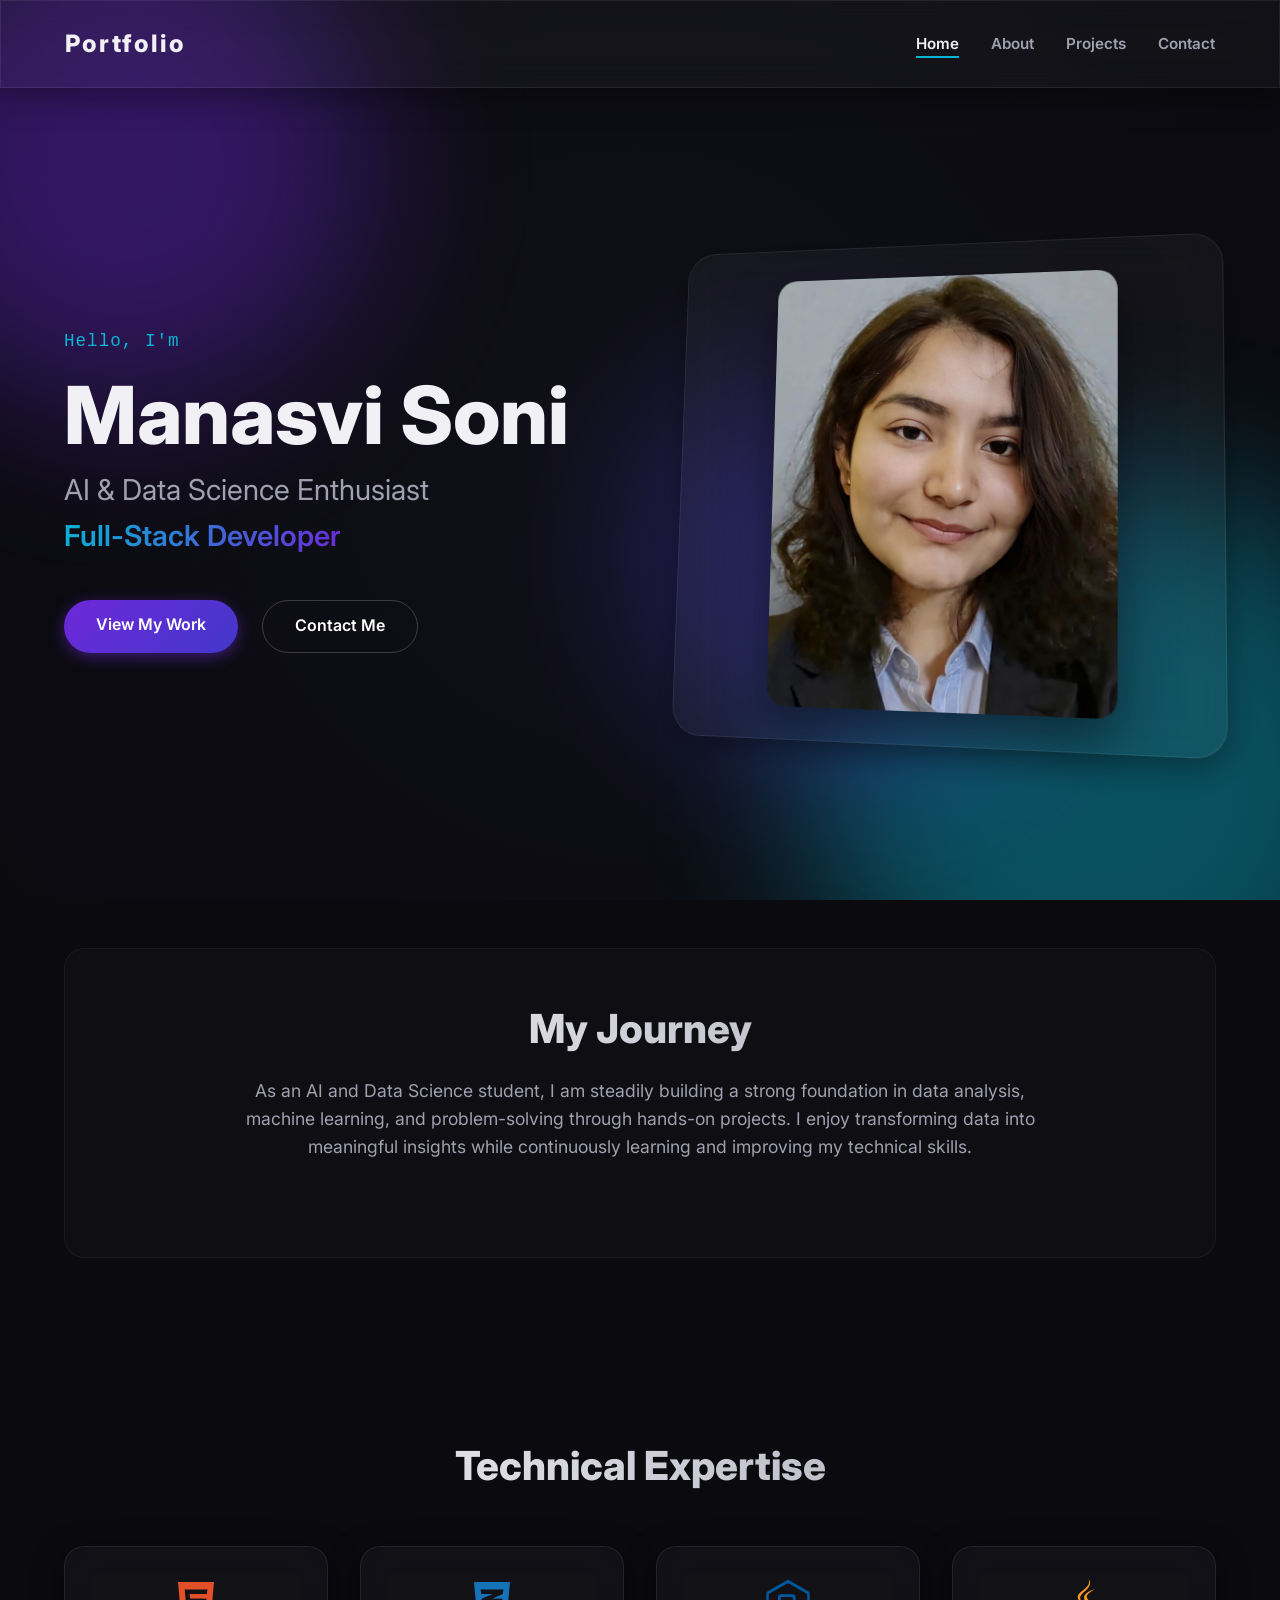
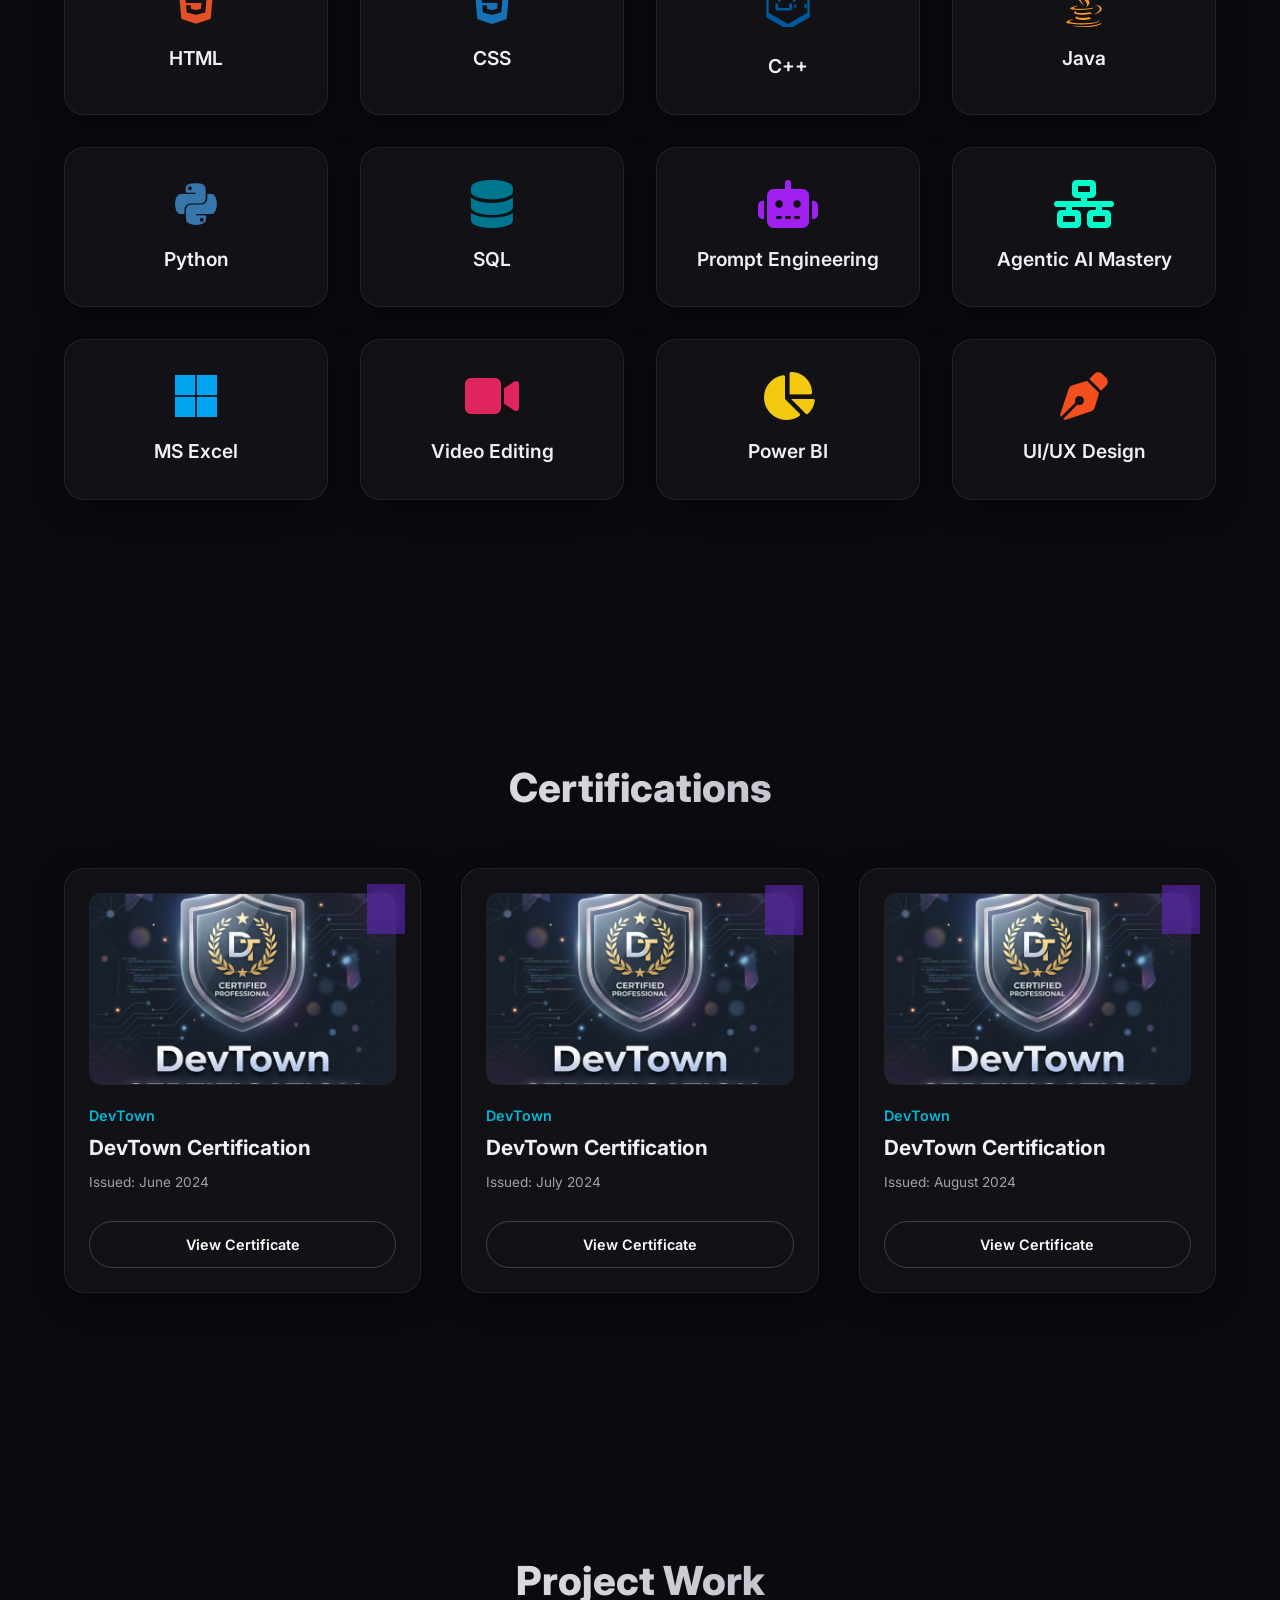
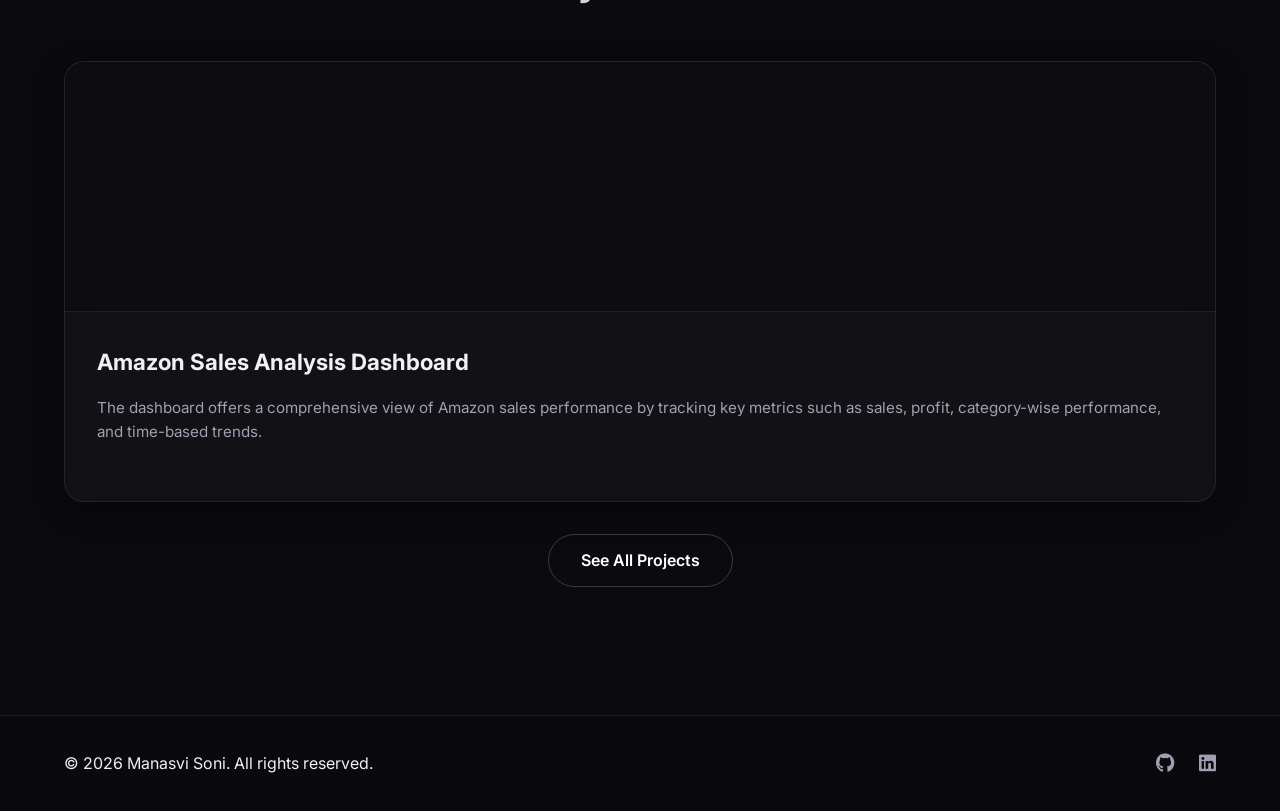
==== index.html @ 4fd26a0b "Add files via upload" ====
<!DOCTYPE html>
<html lang="en">

<head>
    <meta charset="UTF-8">
    <meta name="viewport" content="width=device-width, initial-scale=1.0">
    <title>Manasvi Soni - Portfolio</title>
    <!-- Modern Typography: Inter -->
    <link rel="preconnect" href="https://fonts.googleapis.com">
    <link rel="preconnect" href="https://fonts.gstatic.com" crossorigin>
    <link href="https://fonts.googleapis.com/css2?family=Inter:wght@300;400;600;800&display=swap" rel="stylesheet">
    <link rel="stylesheet" href="css/style.css">
    <!-- Font Awesome for Icons -->
    <link rel="stylesheet" href="https://cdnjs.cloudflare.com/ajax/libs/font-awesome/6.4.0/css/all.min.css">
</head>

<body>

    <!-- Background Animation Canvas / Elements -->
    <div class="bg-animated">
        <div class="blob blob-1"></div>
        <div class="blob blob-2"></div>
        <div class="blob blob-3"></div>
    </div>

    <!-- Navigation -->
    <nav class="navbar glass">
        <div class="logo">
            <a href="index.html">Portfolio</a>
        </div>
        <ul class="nav-links">
            <li><a href="index.html" class="active">Home</a></li>
            <li><a href="about.html">About</a></li>
            <li><a href="projects.html">Projects</a></li>
            <li><a href="contact.html">Contact</a></li>
        </ul>
        <div class="hamburger">
            <i class="fas fa-bars"></i>
        </div>
    </nav>

    <!-- Main Content for Home -->
    <main>
        <!-- Hero Section -->
        <section id="hero" class="hero">
            <div class="hero-content">
                <span class="greeting">Hello, I'm</span>
                <h1 class="glitch" data-text="Manasvi Soni">Manasvi Soni</h1>
                <h2 class="subtitle">AI & Data Science Enthusiast <br /> <span class="highlight">Full-Stack
                        Developer</span></h2>
                <div class="hero-buttons">
                    <a href="#projects" class="btn btn-primary">View My Work</a>
                    <a href="contact.html" class="btn btn-outline">Contact Me</a>
                </div>
            </div>
            <div class="hero-image-container glass">
                <!-- User passport size photo -->
                <img src="assets/profile.jpeg" alt="Manasvi Soni" class="profile-img">
                <div class="img-glow"></div>
            </div>
        </section>

        <!-- Brief Qualifications Section -->
        <section id="qualifications" class="qualifications section-padding glass-panel my-5">
            <div class="container text-center">
                <h2 class="section-title">My Journey</h2>
                <p class="section-subtitle">As an AI and Data Science student, I am steadily building a strong
                    foundation in data analysis, machine learning, and problem-solving through hands-on projects. I
                    enjoy transforming data into meaningful insights while continuously learning and improving my
                    technical skills.</p>
            </div>
        </section>

        <!-- Skills Section -->
        <section id="skills" class="skills section-padding">
            <h2 class="section-title text-center">Technical Expertise</h2>
            <div class="skills-grid">
                <!-- Skill cards will be injected or hardcoded here -->
                <div class="skill-card glass" data-skill="html">
                    <i class="fab fa-html5 skill-icon" style="color: #e34f26;"></i>
                    <h3>HTML</h3>
                </div>
                <div class="skill-card glass" data-skill="css">
                    <i class="fab fa-css3-alt skill-icon" style="color: #1572b6;"></i>
                    <h3>CSS</h3>
                </div>
                <div class="skill-card glass" data-skill="cpp">
                    <!-- c++ icon -->
                    <svg class="custom-icon" viewBox="0 0 128 128">
                        <path fill="#00599C"
                            d="M118.8 33.3L67.1 3.4c-1.9-1.1-4.3-1.1-6.2 0L9.2 33.3c-1.9 1.1-3.1 3.2-3.1 5.4v59.8c0 2.2 1.2 4.3 3.1 5.4l51.7 29.9c1.9 1.1 4.3 1.1 6.2 0l51.7-29.9c1.9-1.1 3.1-3.2 3.1-5.4V38.7c0-2.2-1.2-4.3-3.1-5.4zM66.4 121.2L12.5 90V40.2L64 10.4l51.5 29.8V90l-53.9 31.2-5.2-.2v.2z" />
                        <path fill="#00599C"
                            d="M37.5 59.9h7.4l-.1-9.9c0-1.2.9-2.2 2-2.3h27.9c1.2.1 2.1 1.1 2.1 2.3l-.1 10h7.4l.1-12c0-3.9-3.1-7.1-7-7.2h-33c-3.9.1-7 3.3-7 7.2l.3 11.9zm30.3 17.5H39.8c-1.2-.1-2.1-1.1-2.1-2.3v-10h-7.3v12c0 3.9 3.1 7.1 7 7.2h30.4c3.9-.1 7-3.3 7-7.2v-12h-7.3v10c0 1.2-.9 2.2-2 2.3h2.3z" />
                        <path fill="#004482"
                            d="M68.7 66.8h11.2v11.1h5.8V66.8hc1.2-.1 2.1-1.1 2.1-2.3l-.1-5.8h-7.4v-7.3h-5.8v7.3H68.7v-7.3h-5.8v7.3H56.5v5.8h6.4v11.1h5.8V66.8z" />
                        <path fill="#00599C"
                            d="M96.7 66.8h11.2v11.1h5.8V66.8hc1.2-.1 2.1-1.1 2.1-2.3l-.1-5.8h-7.4v-7.3h-5.8v7.3H96.7v-7.3h-5.8v7.3H84.5v5.8h6.4v11.1h5.8V66.8z" />
                    </svg>
                    <h3>C++</h3>
                </div>
                <div class="skill-card glass" data-skill="java">
                    <i class="fab fa-java skill-icon" style="color: #f89820;"></i>
                    <h3>Java</h3>
                </div>
                <div class="skill-card glass" data-skill="python">
                    <i class="fab fa-python skill-icon" style="color: #3776ab;"></i>
                    <h3>Python</h3>
                </div>
                <div class="skill-card glass" data-skill="sql">
                    <i class="fas fa-database skill-icon" style="color: #00758f;"></i>
                    <h3>SQL</h3>
                </div>
                <div class="skill-card glass" data-skill="prompt">
                    <i class="fas fa-robot skill-icon" style="color: #a020f0;"></i>
                    <h3>Prompt Engineering</h3>
                </div>
                <div class="skill-card glass" data-skill="agentic">
                    <i class="fas fa-network-wired skill-icon" style="color: #00ffcc;"></i>
                    <h3>Agentic AI Mastery</h3>
                </div>
                <div class="skill-card glass" data-skill="msexcel">
                    <i class="fab fa-microsoft skill-icon" style="color: #00a4ef;"></i>
                    <h3>MS Excel</h3>
                </div>
                <div class="skill-card glass" data-skill="video">
                    <i class="fas fa-video skill-icon" style="color: #e0245e;"></i>
                    <h3>Video Editing</h3>
                </div>
                <div class="skill-card glass" data-skill="powerbi">
                    <i class="fas fa-chart-pie skill-icon" style="color: #f2c811;"></i>
                    <h3>Power BI</h3>
                </div>
                <div class="skill-card glass" data-skill="uidesign">
                    <i class="fas fa-pen-nib skill-icon" style="color: #f24e1e;"></i>
                    <h3>UI/UX Design</h3>
                </div>
            </div>
        </section>

        <!-- Skill Modal Overlay (Hidden by default) -->
        <div id="skill-modal" class="modal-overlay">
            <div class="modal-content glass">
                <span class="close-btn">&times;</span>
                <div class="modal-icon-container">
                    <i id="modal-icon" class="fas fa-code"></i>
                </div>
                <h2 id="modal-title">Skill</h2>
                <p id="modal-desc">Detailed description of the skill and its applications.</p>
            </div>
        </div>

        <!-- Certifications Section -->
        <section id="certifications" class="certifications section-padding">
            <h2 class="section-title text-center">Certifications</h2>
            <div class="certifications-grid container">

                <div class="cert-card glass">
                    <div class="cert-badge"><i class="fas fa-certificate"></i></div>
                    <img src="assets/cert-placeholder.png" alt="DevTown Certification" class="cert-thumbnail">
                    <div class="cert-info">
                        <span class="cert-org">DevTown</span>
                        <h3>DevTown Certification</h3>
                        <span class="cert-date">Issued: June 2024</span>
                    </div>
                    <a href="https://cert.devtown.in/verify/Z20w5UR" target="_blank"
                        class="btn btn-outline btn-verify">View Certificate</a>
                </div>

                <div class="cert-card glass">
                    <div class="cert-badge"><i class="fas fa-certificate"></i></div>
                    <img src="assets/cert-placeholder.png" alt="DevTown Certification" class="cert-thumbnail">
                    <div class="cert-info">
                        <span class="cert-org">DevTown</span>
                        <h3>DevTown Certification</h3>
                        <span class="cert-date">Issued: July 2024</span>
                    </div>
                    <a href="https://cert.devtown.in/verify/ZaxsSc" target="_blank"
                        class="btn btn-outline btn-verify">View Certificate</a>
                </div>

                <div class="cert-card glass">
                    <div class="cert-badge"><i class="fas fa-certificate"></i></div>
                    <img src="assets/cert-placeholder.png" alt="DevTown Certification" class="cert-thumbnail">
                    <div class="cert-info">
                        <span class="cert-org">DevTown</span>
                        <h3>DevTown Certification</h3>
                        <span class="cert-date">Issued: August 2024</span>
                    </div>
                    <a href="https://cert.devtown.in/verify/1binoc" target="_blank"
                        class="btn btn-outline btn-verify">View Certificate</a>
                </div>

            </div>
        </section>

        <!-- Selected Projects Preview Section -->
        <section id="projects" class="projects section-padding">
            <h2 class="section-title text-center">Project Work</h2>
            <div class="projects-grid">


                <div class="project-card glass">
                    <div class="project-img"
                        style="background-image: linear-gradient(rgba(0,0,0,0.25), rgba(0,0,0,0.25)),
                        url('https://images.unsplash.com/photo-1543286386-713bdd548da4?auto=format&fit=crop&w=1600&q=90');">
                    </div>
                    <div class="project-info">
                        <h3>Amazon Sales Analysis Dashboard</h3>
                        <p>
                            The dashboard offers a comprehensive view of Amazon sales performance by tracking key
                            metrics such as sales,
                            profit, category-wise performance, and time-based trends.
                        </p>
                    </div>
                </div>

            </div>
            <div class="text-center mt-4">
                <a href="projects.html" class="btn btn-outline">See All Projects</a>
            </div>
        </section>

    </main>

    <footer class="glass-footer">
        <p>&copy; 2026 Manasvi Soni. All rights reserved.</p>
        <div class="social-links">
            <a href="https://github.com/manasvisoni04" target="_blank"><i class="fab fa-github"></i></a>
            <a href="https://www.linkedin.com/in/manasvi-soni-6963aa28a/" target="_blank"><i
                    class="fab fa-linkedin"></i></a>

        </div>
    </footer>

    <script src="js/main.js"></script>
</body>

</html>
---- css/style.css ----
:root {
    /* Color Palette - Premium Dark Theme */
    --bg-color: #0a0a0f;
    --text-primary: #f0f0f5;
    --text-secondary: #a0a0b0;
    --accent-color: #6d28d9;
    /* Deep Purple */
    --accent-glow: rgba(109, 40, 217, 0.5);
    --secondary-accent: #06b6d4;
    /* Cyan */

    /* Glassmorphism Variables */
    --glass-bg: rgba(255, 255, 255, 0.03);
    --glass-border: rgba(255, 255, 255, 0.08);
    --glass-shadow: 0 8px 32px 0 rgba(0, 0, 0, 0.37);

    /* Typography */
    --font-main: 'Inter', sans-serif;

    /* Transitions */
    --transition-slow: 0.5s cubic-bezier(0.25, 0.8, 0.25, 1);
    --transition-fast: 0.2s ease;
}

* {
    margin: 0;
    padding: 0;
    box-sizing: border-box;
}

html {
    scroll-behavior: smooth;
}

body {
    background-color: var(--bg-color);
    color: var(--text-primary);
    font-family: var(--font-main);
    overflow-x: hidden;
    line-height: 1.6;
}

/* Animations / Background Blobs */
.bg-animated {
    position: fixed;
    top: 0;
    left: 0;
    width: 100vw;
    height: 100vh;
    z-index: -1;
    overflow: hidden;
    background: radial-gradient(circle at 50% 50%, #101018 0%, #0a0a0f 100%);
}

.blob {
    position: absolute;
    filter: blur(80px);
    border-radius: 50%;
    opacity: 0.4;
    animation: float 20s infinite ease-in-out alternate;
}

.blob-1 {
    top: -10%;
    left: -10%;
    width: 500px;
    height: 500px;
    background: var(--accent-color);
    animation-delay: 0s;
}

.blob-2 {
    bottom: -20%;
    right: -10%;
    width: 600px;
    height: 600px;
    background: var(--secondary-accent);
    animation-delay: -5s;
}

.blob-3 {
    top: 40%;
    left: 50%;
    width: 400px;
    height: 400px;
    background: #4338ca;
    animation-delay: -10s;
}

@keyframes float {
    0% {
        transform: translate(0, 0) scale(1);
    }

    33% {
        transform: translate(30px, -50px) scale(1.1);
    }

    66% {
        transform: translate(-20px, 20px) scale(0.9);
    }

    100% {
        transform: translate(0, 0) scale(1);
    }
}

/* Glassmorphism Utilities */
.glass {
    background: var(--glass-bg);
    backdrop-filter: blur(16px);
    -webkit-backdrop-filter: blur(16px);
    border: 1px solid var(--glass-border);
    box-shadow: var(--glass-shadow);
}

.glass-panel {
    background: rgba(20, 20, 25, 0.5);
    backdrop-filter: blur(10px);
    border: 1px solid rgba(255, 255, 255, 0.05);
    border-radius: 20px;
}

/* Navigation */
.navbar {
    position: fixed;
    top: 0;
    width: 100%;
    padding: 1.5rem 5%;
    display: flex;
    justify-content: space-between;
    align-items: center;
    z-index: 1000;
    transition: all var(--transition-slow);
}

.navbar.scrolled {
    padding: 1rem 5%;
    background: rgba(10, 10, 15, 0.8);
    border-bottom: 1px solid var(--glass-border);
}

.logo a {
    color: var(--text-primary);
    text-decoration: none;
    font-size: 1.5rem;
    font-weight: 800;
    letter-spacing: 2px;
}

.nav-links {
    list-style: none;
    display: flex;
    gap: 2rem;
}

.nav-links a {
    color: var(--text-secondary);
    text-decoration: none;
    font-size: 0.95rem;
    font-weight: 600;
    transition: color var(--transition-fast);
    position: relative;
}

.nav-links a:hover,
.nav-links a.active {
    color: var(--text-primary);
}

.nav-links a::after {
    content: '';
    position: absolute;
    width: 0;
    height: 2px;
    bottom: -5px;
    left: 0;
    background-color: var(--secondary-accent);
    transition: width var(--transition-fast);
}

.nav-links a:hover::after,
.nav-links a.active::after {
    width: 100%;
}

.hamburger {
    display: none;
    font-size: 1.5rem;
    cursor: pointer;
}

/* Typography & General Classes */
.section-padding {
    padding: 8rem 5%;
}

.text-center {
    text-align: center;
}

.mt-4 {
    margin-top: 2rem;
}

.my-5 {
    margin: 3rem 5%;
    padding: 3rem 2rem;
}

.section-title {
    font-size: 2.5rem;
    font-weight: 800;
    margin-bottom: 1rem;
    background: linear-gradient(to right, #fff, #a0a0b0);
    -webkit-background-clip: text;
    -webkit-text-fill-color: transparent;
}

.section-subtitle {
    color: var(--text-secondary);
    font-size: 1.1rem;
    max-width: 800px;
    margin: 0 auto 3rem;
}

/* Buttons */
.btn {
    display: inline-block;
    padding: 0.8rem 2rem;
    border-radius: 30px;
    text-decoration: none;
    font-weight: 600;
    transition: all var(--transition-fast);
    cursor: pointer;
    font-size: 1rem;
}

.btn-primary {
    background: linear-gradient(135deg, var(--accent-color), #4338ca);
    color: white;
    box-shadow: 0 4px 15px var(--accent-glow);
    border: none;
}

.btn-primary:hover {
    transform: translateY(-2px);
    box-shadow: 0 6px 20px var(--accent-glow);
}

.btn-outline {
    background: transparent;
    color: white;
    border: 1px solid rgba(255, 255, 255, 0.2);
}

.btn-outline:hover {
    background: rgba(255, 255, 255, 0.05);
    border-color: rgba(255, 255, 255, 0.4);
}

/* Hero Section */
.hero {
    min-height: 100vh;
    display: flex;
    align-items: center;
    justify-content: space-between;
    padding: 0 5%;
    padding-top: 80px;
}

.hero-content {
    flex: 1;
    max-width: 600px;
}

.greeting {
    color: var(--secondary-accent);
    font-family: monospace;
    font-size: 1.1rem;
    letter-spacing: 1px;
    margin-bottom: 1rem;
    display: block;
}

.hero h1 {
    font-size: 5rem;
    font-weight: 800;
    margin-bottom: 0.5rem;
    line-height: 1.1;
}

.hero .subtitle {
    font-size: 1.8rem;
    color: var(--text-secondary);
    font-weight: 400;
    margin-bottom: 2.5rem;
}

.highlight {
    color: var(--text-primary);
    font-weight: 600;
    background: linear-gradient(120deg, var(--secondary-accent), var(--accent-color));
    -webkit-background-clip: text;
    -webkit-text-fill-color: transparent;
}

.hero-buttons {
    display: flex;
    gap: 1.5rem;
}

.hero-image-container {
    flex: 0.8;
    display: flex;
    justify-content: center;
    align-items: center;
    padding: 2rem;
    border-radius: 30px;
    position: relative;
    transform: perspective(1000px) rotateY(-10deg) rotateX(5deg);
    transition: transform 0.5s ease;
}

.hero-image-container:hover {
    transform: perspective(1000px) rotateY(0deg) rotateX(0deg);
}

.profile-img {
    width: 100%;
    max-width: 350px;
    aspect-ratio: 4/5;
    object-fit: cover;
    border-radius: 20px;
    box-shadow: 0 20px 50px rgba(0, 0, 0, 0.5);
    position: relative;
    z-index: 2;
}

/* Skills Grid */
.skills-grid {
    display: grid;
    grid-template-columns: repeat(auto-fill, minmax(250px, 1fr));
    gap: 2rem;
    padding-top: 2rem;
}

.skill-card {
    padding: 2rem;
    border-radius: 20px;
    text-align: center;
    cursor: pointer;
    transition: all var(--transition-slow);
    position: relative;
    overflow: hidden;
}

.skill-card:hover {
    transform: translateY(-10px);
    border-color: rgba(255, 255, 255, 0.2);
    box-shadow: 0 15px 35px rgba(0, 0, 0, 0.4), inset 0 0 20px rgba(255, 255, 255, 0.02);
}

.skill-icon {
    font-size: 3rem;
    margin-bottom: 1rem;
    display: inline-block;
    transition: transform var(--transition-fast);
}

.custom-icon {
    width: 3rem;
    height: 3rem;
    margin-bottom: 1rem;
}

.skill-card:hover .skill-icon,
.skill-card:hover .custom-icon {
    transform: scale(1.1);
}

.skill-card h3 {
    font-weight: 600;
    font-size: 1.2rem;
}

/* Modal Overlay */
.modal-overlay {
    position: fixed;
    top: 0;
    left: 0;
    width: 100%;
    height: 100%;
    background: rgba(0, 0, 0, 0.8);
    backdrop-filter: blur(10px);
    display: flex;
    justify-content: center;
    align-items: center;
    z-index: 2000;
    opacity: 0;
    pointer-events: none;
    transition: opacity 0.3s ease;
}

.modal-overlay.active {
    opacity: 1;
    pointer-events: all;
}

.modal-content {
    padding: 3rem;
    border-radius: 24px;
    max-width: 500px;
    width: 90%;
    text-align: center;
    position: relative;
    transform: scale(0.9) translateY(20px);
    transition: transform 0.4s cubic-bezier(0.175, 0.885, 0.32, 1.275);
}

.modal-overlay.active .modal-content {
    transform: scale(1) translateY(0);
}

.close-btn {
    position: absolute;
    top: 15px;
    right: 25px;
    font-size: 2rem;
    cursor: pointer;
    color: var(--text-secondary);
    transition: color 0.2s;
}

.close-btn:hover {
    color: white;
}

.modal-icon-container {
    font-size: 4rem;
    margin-bottom: 1.5rem;
}

#modal-title {
    font-size: 2rem;
    margin-bottom: 1rem;
}

#modal-desc {
    color: var(--text-secondary);
    line-height: 1.8;
}

/* Projects */
.projects-grid {
    display: grid;
    grid-template-columns: repeat(auto-fit, minmax(350px, 1fr));
    gap: 3rem;
    margin-top: 3rem;
}

.project-card {
    border-radius: 20px;
    overflow: hidden;
    transition: transform var(--transition-slow);
}

.project-card:hover {
    transform: translateY(-10px);
}

.project-img {
    height: 250px;
    background-size: cover;
    background-position: center;
    border-bottom: 1px solid var(--glass-border);
}

.ai-photo-img {
    background-image: linear-gradient(rgba(0, 0, 0, 0.2), rgba(0, 0, 0, 0.2)), url('https://images.unsplash.com/photo-1620641788421-7a1c342ea42e?ixlib=rb-4.0.3&auto=format&fit=crop&w=800&q=80');
}

.ai-blog-img {
    background-image: linear-gradient(rgba(0, 0, 0, 0.2), rgba(0, 0, 0, 0.2)), url('https://images.unsplash.com/photo-1499750310107-5fef28a66643?ixlib=rb-4.0.3&auto=format&fit=crop&w=800&q=80');
}

.project-info {
    padding: 2rem;
}

.project-info h3 {
    font-size: 1.4rem;
    margin-bottom: 1rem;
}

.project-info p {
    color: var(--text-secondary);
    margin-bottom: 1.5rem;
    font-size: 0.95rem;
}

.project-link {
    color: var(--secondary-accent);
    text-decoration: none;
    font-weight: 600;
    display: inline-flex;
    align-items: center;
    gap: 0.5rem;
    transition: gap 0.2s ease;
}

.project-link:hover {
    gap: 0.8rem;
}

/* Footer */
.glass-footer {
    padding: 2rem 5%;
    border-top: 1px solid var(--glass-border);
    display: flex;
    justify-content: space-between;
    align-items: center;
    background: rgba(10, 10, 15, 0.5);
    backdrop-filter: blur(10px);
}

.social-links {
    display: flex;
    gap: 1.5rem;
}

.social-links a {
    color: var(--text-secondary);
    font-size: 1.2rem;
    transition: color 0.2s;
}

.social-links a:hover {
    color: white;
}

/* Social Connect Cards & Live Indicators */
.social-card {
    position: relative;
    overflow: hidden;
    padding-right: 4rem;
    /* Make room for the live indicator */
}

.social-text-link {
    color: var(--text-secondary);
    text-decoration: none;
    font-size: 0.95rem;
    transition: color 0.2s;
}

.social-card:hover .social-text-link {
    color: white;
}

.github-icon {
    background: rgba(255, 255, 255, 0.1);
    color: #fff;
}

.linkedin-icon {
    background: rgba(10, 102, 194, 0.1);
    color: #0a66c2;
}

.ig-icon {
    background: linear-gradient(45deg, rgba(240, 148, 51, 0.1) 0%, rgba(230, 104, 60, 0.1) 25%, rgba(220, 39, 67, 0.1) 50%, rgba(204, 35, 102, 0.1) 75%, rgba(188, 24, 136, 0.1) 100%);
    color: #e1306c;
}

.live-indicator {
    position: absolute;
    right: 1.5rem;
    top: 50%;
    transform: translateY(-50%);
    display: flex;
    align-items: center;
    gap: 0.4rem;
    font-size: 0.8rem;
    font-weight: 600;
    color: #10b981;
    /* Emerald Green */
    background: rgba(16, 185, 129, 0.1);
    padding: 0.3rem 0.6rem;
    border-radius: 20px;
    border: 1px solid rgba(16, 185, 129, 0.2);
}

.pulse {
    width: 8px;
    height: 8px;
    background-color: #10b981;
    border-radius: 50%;
    position: relative;
}

.pulse::after {
    content: '';
    position: absolute;
    top: 50%;
    left: 50%;
    transform: translate(-50%, -50%);
    width: 100%;
    height: 100%;
    background-color: #10b981;
    border-radius: 50%;
    z-index: -1;
    animation: pulse-animation 2s infinite;
}

@keyframes pulse-animation {
    0% {
        transform: translate(-50%, -50%) scale(1);
        opacity: 0.8;
    }

    100% {
        transform: translate(-50%, -50%) scale(3);
        opacity: 0;
    }
}

/* Responsive Optimizations */
@media (max-width: 1200px) {
    .hero h1 {
        font-size: 4rem;
    }

    .hero .subtitle {
        font-size: 1.5rem;
    }
}

@media (max-width: 992px) {
    .section-padding {
        padding: 6rem 5%;
    }

    .hero {
        flex-direction: column;
        text-align: center;
        padding-top: 120px;
        gap: 3rem;
    }

    .hero-content {
        margin-bottom: 2rem;
        max-width: 100%;
    }

    .hero h1 {
        font-size: 3.5rem;
    }

    .hero-buttons {
        justify-content: center;
    }

    .hero-image-container {
        transform: none;
        width: 100%;
        max-width: 400px;
        margin: 0 auto;
    }
}

@media (max-width: 768px) {
    .section-padding {
        padding: 4rem 5%;
    }

    .section-title {
        font-size: 2rem;
    }

    /* Navigation */
    .nav-links {
        display: none;
    }

    .hamburger {
        display: block;
    }

    /* Hero */
    .hero {
        padding-top: 100px;
    }

    .hero h1 {
        font-size: 2.5rem;
    }

    .hero .subtitle {
        font-size: 1.2rem;
    }

    .hero-buttons {
        flex-direction: column;
        width: 100%;
        max-width: 300px;
        margin: 0 auto;
        gap: 1rem;
    }

    .btn {
        width: 100%;
        text-align: center;
    }

    /* Grids */
    .skills-grid {
        grid-template-columns: repeat(auto-fill, minmax(200px, 1fr));
        gap: 1.5rem;
    }

    .projects-grid {
        grid-template-columns: 1fr;
        gap: 2rem;
    }

    /* Modal */
    .modal-content {
        padding: 2rem;
        width: 95%;
    }

    #modal-title {
        font-size: 1.5rem;
    }

    /* Footer */
    .glass-footer {
        flex-direction: column;
        gap: 1.5rem;
        text-align: center;
    }
}

@media (max-width: 480px) {
    .hero h1 {
        font-size: 2rem;
    }

    .skills-grid {
        grid-template-columns: 1fr;
    }

    .my-5 {
        margin: 2rem 5%;
        padding: 2rem 1.5rem;
    }

    .social-card {
        padding-right: 1.5rem;
        padding-bottom: 3.5rem;
    }

    .live-indicator {
        top: auto;
        bottom: 1rem;
        right: auto;
        left: 50%;
        transform: translateX(-50%);
    }
}

/* Certifications Section */
.certifications-grid {
    display: grid;
    grid-template-columns: repeat(3, 1fr);
    gap: 2.5rem;
    padding-top: 2rem;
}

.cert-card {
    border-radius: 20px;
    padding: 1.5rem;
    display: flex;
    flex-direction: column;
    gap: 1.2rem;
    transition: all var(--transition-slow);
    position: relative;
    overflow: hidden;
}

.cert-card:hover {
    transform: translateY(-10px);
    border-color: rgba(255, 255, 255, 0.2);
    box-shadow: 0 20px 40px rgba(0, 0, 0, 0.4), 0 0 20px var(--accent-glow);
}

.cert-thumbnail {
    width: 100%;
    aspect-ratio: 16/10;
    border-radius: 12px;
    object-fit: cover;
    border: 1px solid var(--glass-border);
    transition: transform var(--transition-fast);
}

.cert-card:hover .cert-thumbnail {
    transform: scale(1.05);
}

.cert-badge {
    position: absolute;
    top: 1rem;
    right: 1rem;
    background: var(--accent-glow);
    padding: 0.5rem;
    border-radius: 50%;
    color: var(--secondary-accent);
    font-size: 1.2rem;
    backdrop-filter: blur(5px);
    border: 1px solid var(--glass-border);
    z-index: 2;
}

.cert-info {
    flex: 1;
}

.cert-info h3 {
    font-size: 1.3rem;
    font-weight: 700;
    margin-bottom: 0.5rem;
    color: var(--text-primary);
}

.cert-org {
    color: var(--secondary-accent);
    font-weight: 600;
    font-size: 0.9rem;
    display: block;
    margin-bottom: 0.2rem;
}

.cert-date {
    color: var(--text-secondary);
    font-size: 0.85rem;
    display: block;
}

.cert-card .btn-verify {
    margin-top: 0.5rem;
    width: 100%;
    text-align: center;
    padding: 0.7rem;
    font-size: 0.9rem;
}

@media (max-width: 992px) {
    .certifications-grid {
        grid-template-columns: repeat(2, 1fr);
        gap: 2rem;
    }
}

@media (max-width: 768px) {
    .certifications-grid {
        grid-template-columns: 1fr;
        gap: 2rem;
    }
}
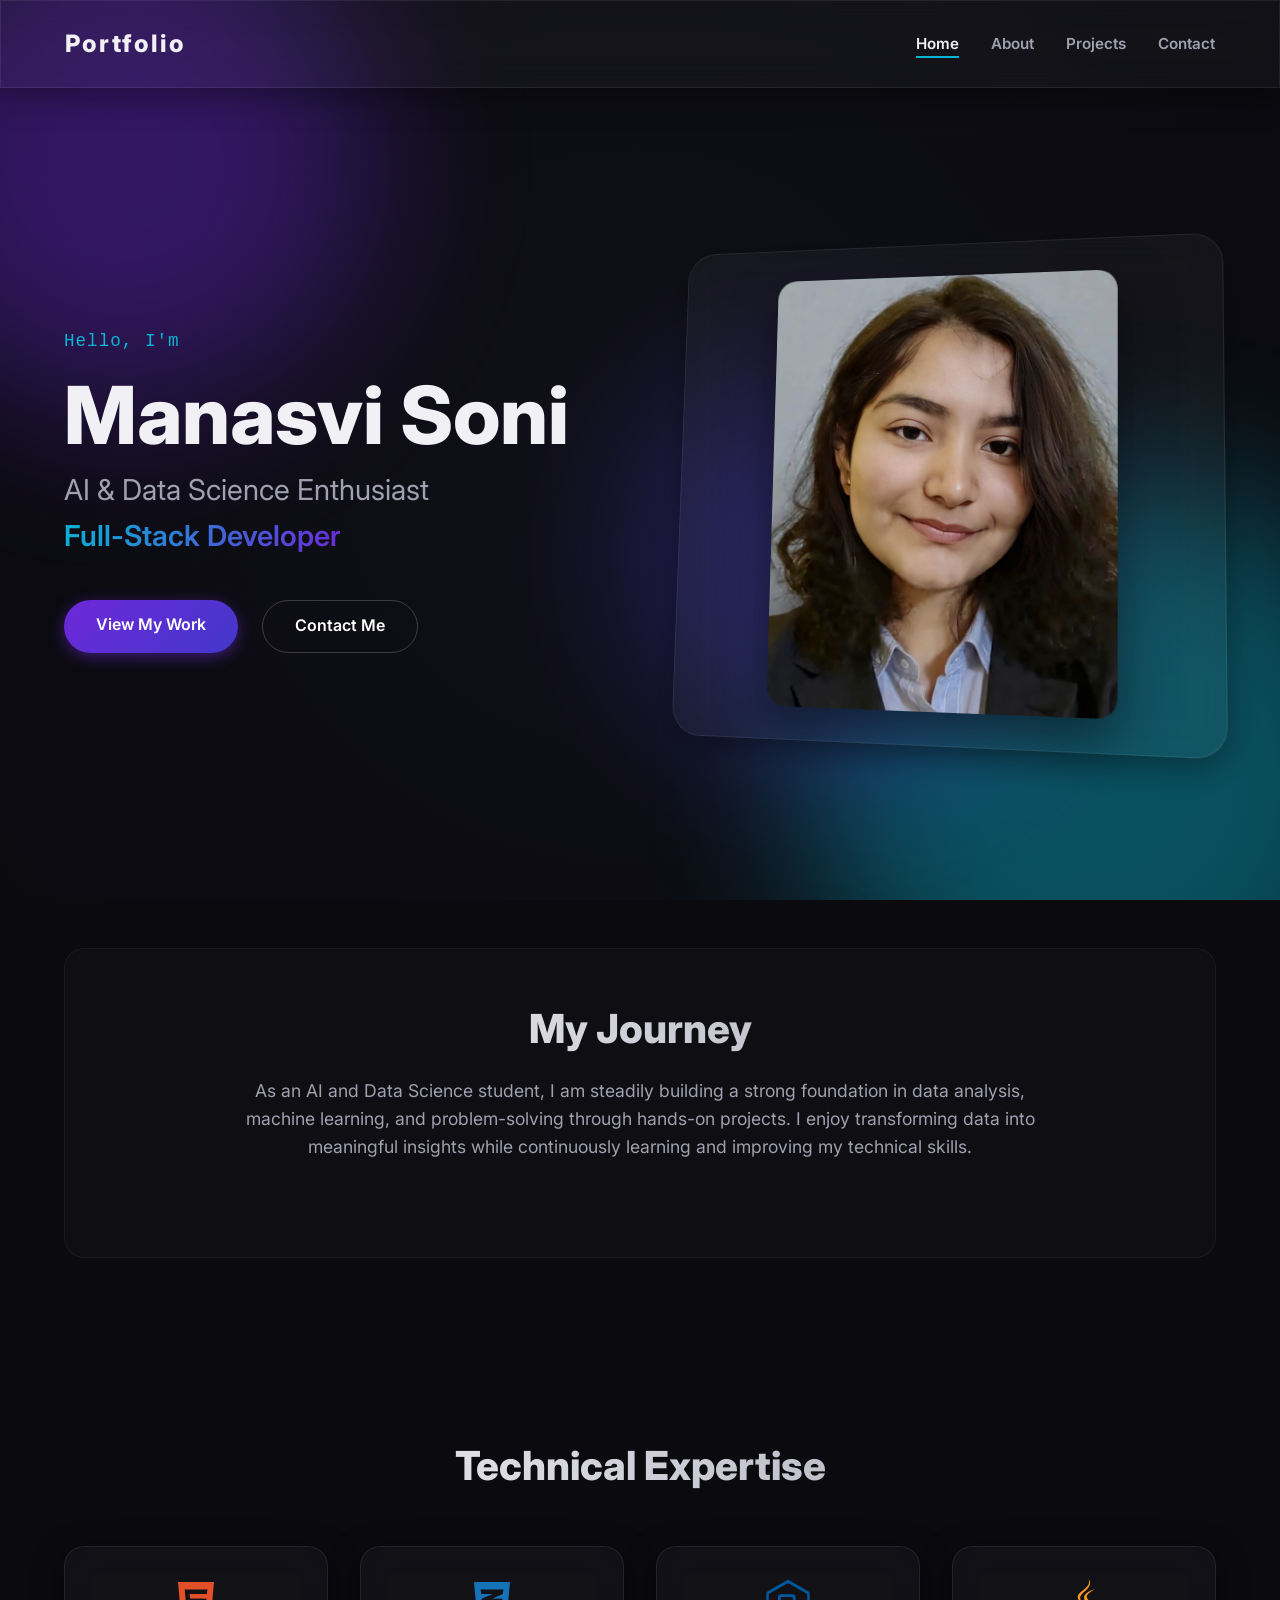
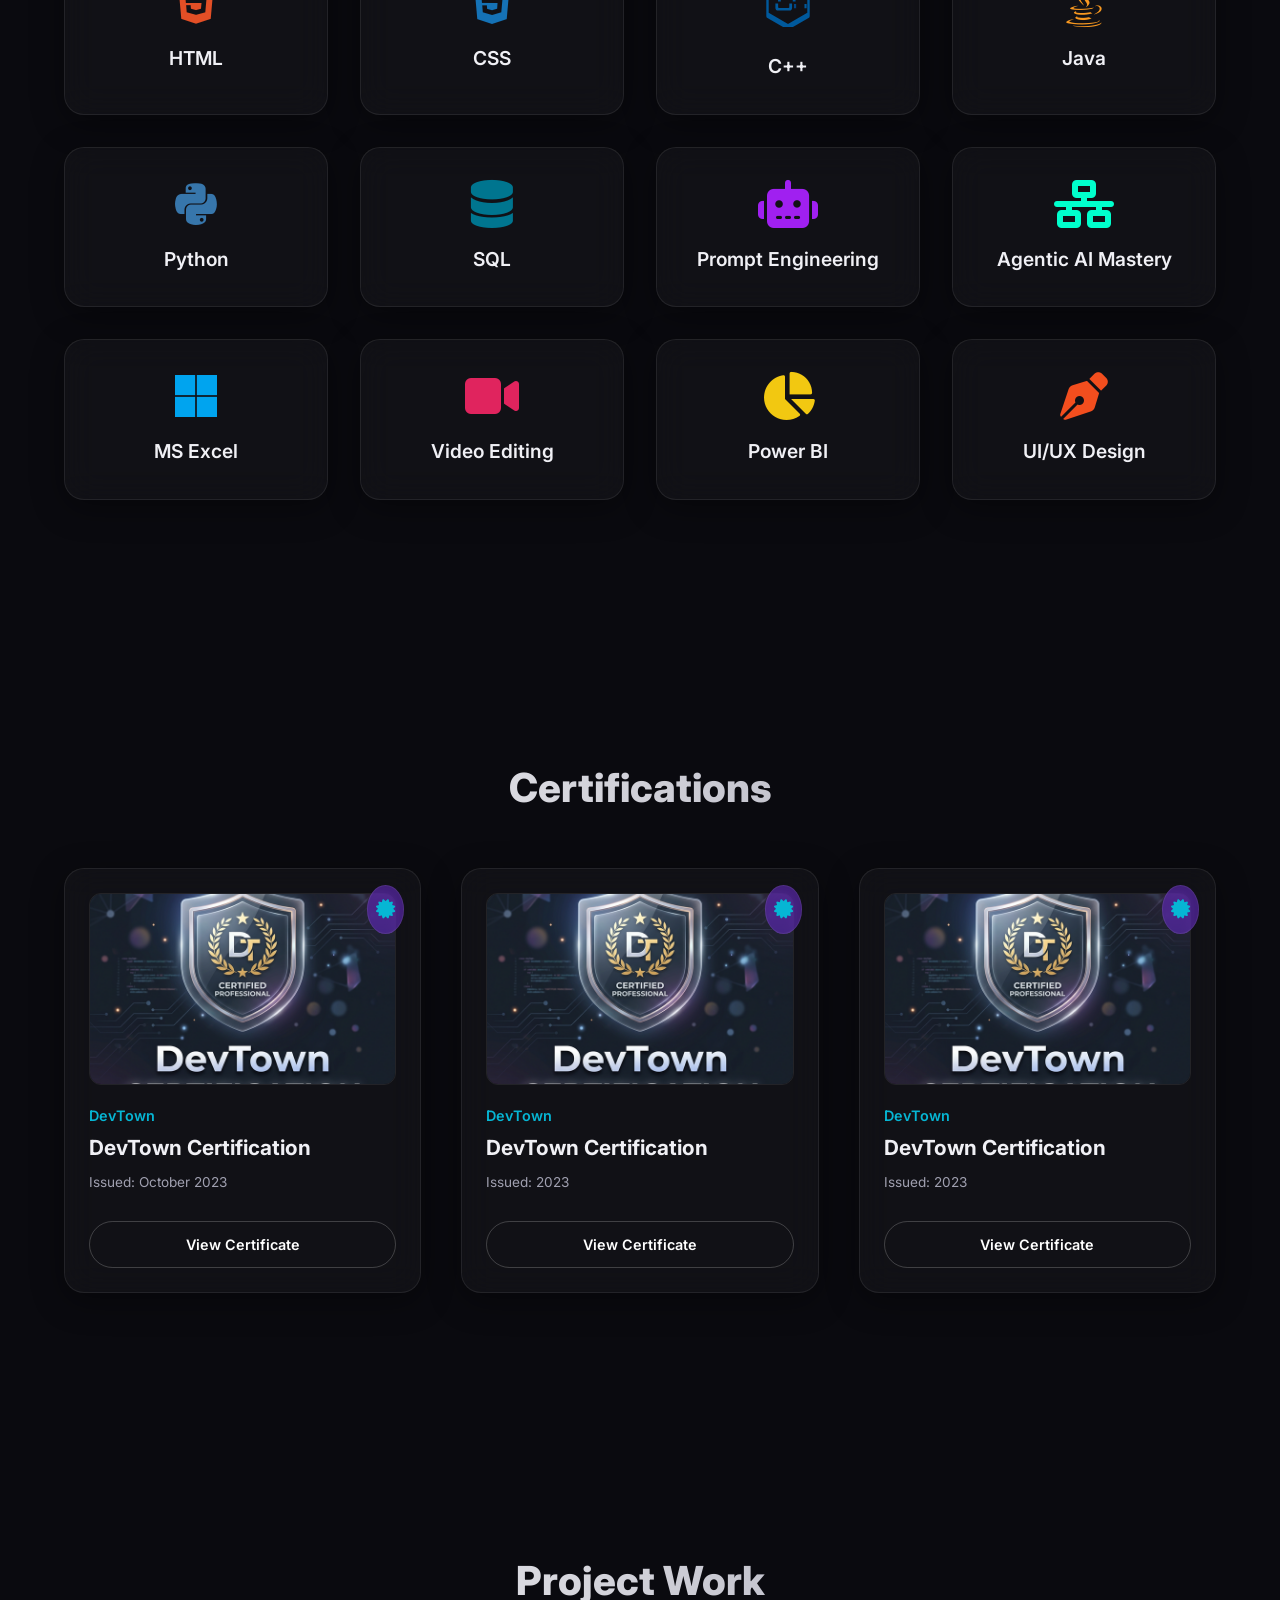
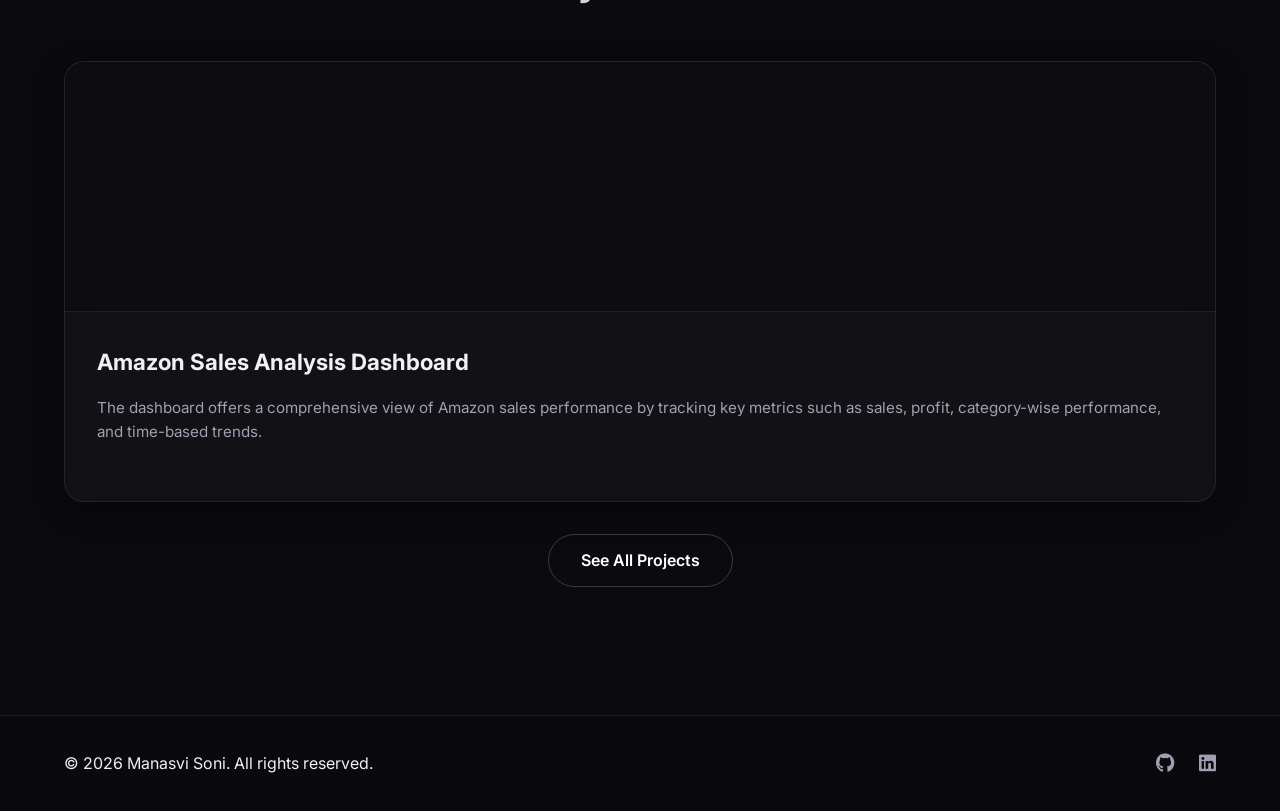
==== commit 84ccf2e3: "Update index.html" ====
--- a/index.html
+++ b/index.html
@@ -160,7 +160,7 @@
                     <div class="cert-info">
                         <span class="cert-org">DevTown</span>
                         <h3>DevTown Certification</h3>
-                        <span class="cert-date">Issued: June 2024</span>
+                        <span class="cert-date">Issued: October 2023</span>
                     </div>
                     <a href="https://cert.devtown.in/verify/Z20w5UR" target="_blank"
                         class="btn btn-outline btn-verify">View Certificate</a>
@@ -172,7 +172,7 @@
                     <div class="cert-info">
                         <span class="cert-org">DevTown</span>
                         <h3>DevTown Certification</h3>
-                        <span class="cert-date">Issued: July 2024</span>
+                        <span class="cert-date">Issued: 2023</span>
                     </div>
                     <a href="https://cert.devtown.in/verify/ZaxsSc" target="_blank"
                         class="btn btn-outline btn-verify">View Certificate</a>
@@ -184,7 +184,7 @@
                     <div class="cert-info">
                         <span class="cert-org">DevTown</span>
                         <h3>DevTown Certification</h3>
-                        <span class="cert-date">Issued: August 2024</span>
+                        <span class="cert-date">Issued: 2023</span>
                     </div>
                     <a href="https://cert.devtown.in/verify/1binoc" target="_blank"
                         class="btn btn-outline btn-verify">View Certificate</a>
@@ -235,4 +235,5 @@
     <script src="js/main.js"></script>
 </body>
 
-</html>+
+</html>
